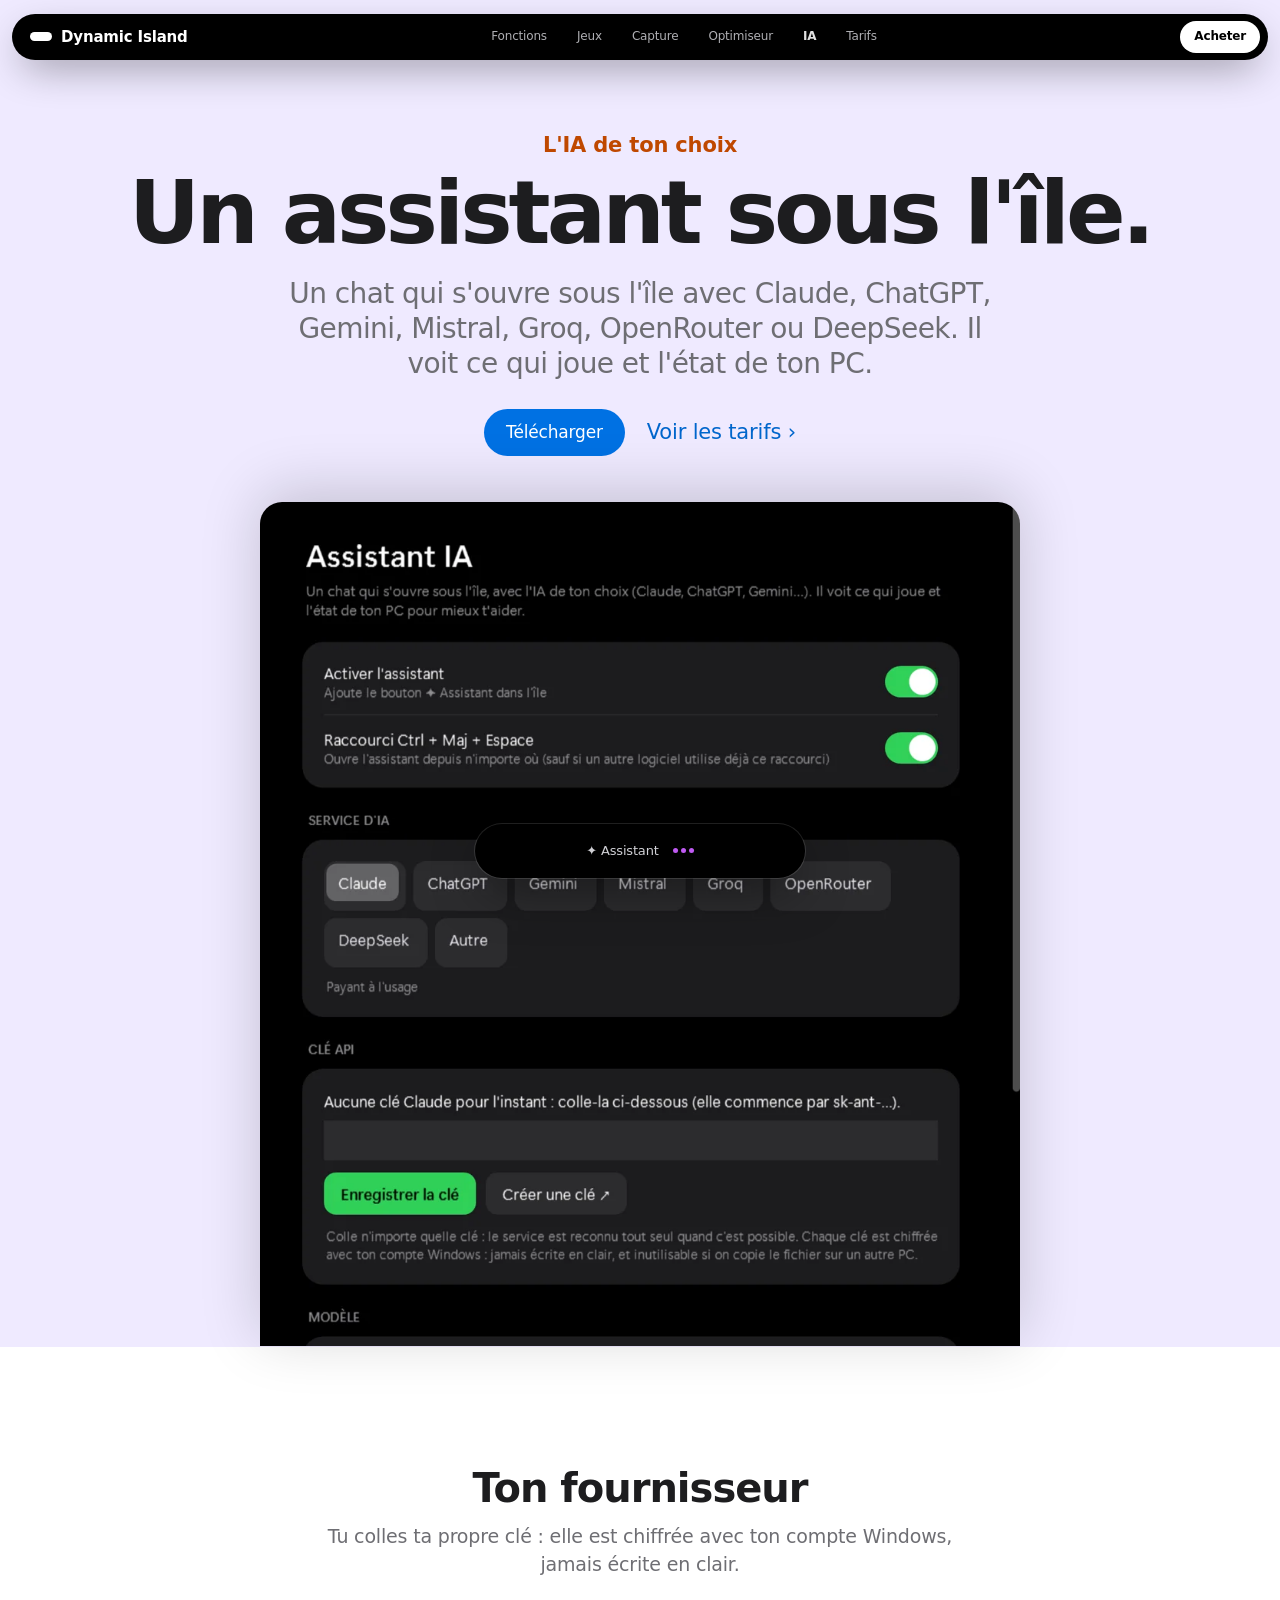
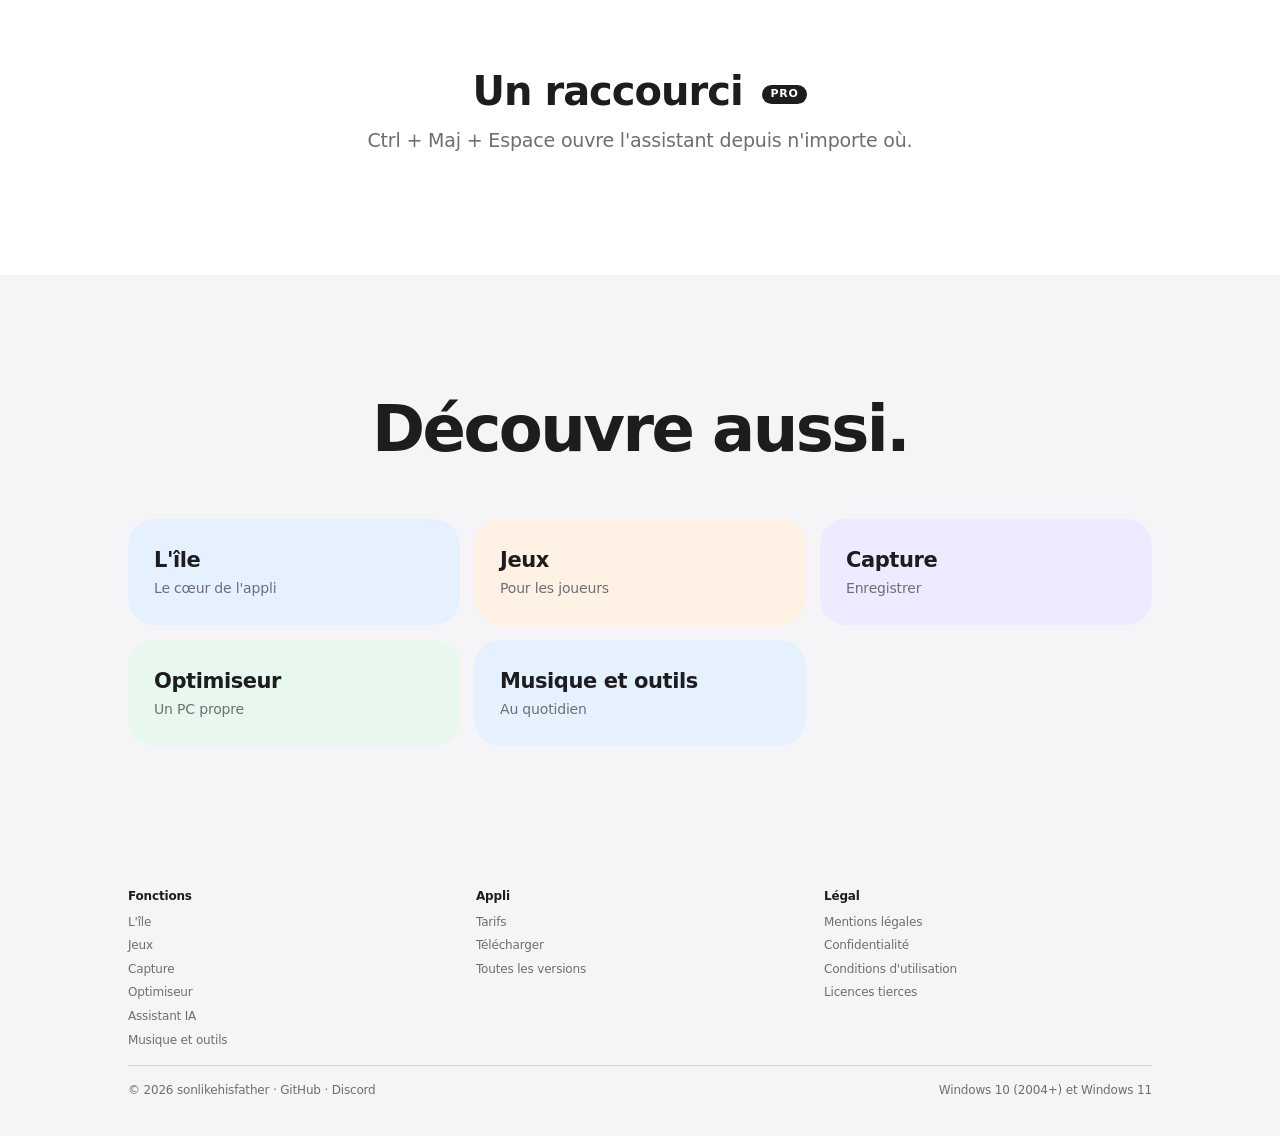
==== docs/assistant.html @ dc7d1fed "Site : pages fonctionnalités, effets, captures, tarifs, lien Discord" ====
<!doctype html>
<html lang="fr">
<head>
  <meta charset="utf-8">
  <meta name="viewport" content="width=device-width, initial-scale=1">
  <title>Assistant IA · Dynamic Island</title>
  <meta name="description" content="Un chat qui s'ouvre sous l'île avec Claude, ChatGPT, Gemini, Mistral, Groq, OpenRouter ou DeepSeek. Il voit ce qui joue et l'état de ton PC.">
  <meta name="theme-color" content="#ffffff">
  <link rel="icon" href="data:image/svg+xml,%3Csvg xmlns='http://www.w3.org/2000/svg' viewBox='0 0 64 64'%3E%3Crect width='64' height='64' rx='16' fill='%23161618'/%3E%3Crect x='14' y='14' width='36' height='13' rx='6.5' fill='%23fff'/%3E%3C/svg%3E">
  <link rel="stylesheet" href="assets/apple.css?v=3"><link rel="stylesheet" href="assets/extra.css?v=3"><link rel="stylesheet" href="assets/fx.css?v=1">
</head>
<body>
<header class="nav"><div class="in"><a class="logo" href="index.html"><i></i>Dynamic Island</a><ul><li><a href="fonctionnalites.html">Fonctions</a></li><li><a href="jeux.html">Jeux</a></li><li><a href="capture.html">Capture</a></li><li><a href="optimiseur.html">Optimiseur</a></li><li><a href="assistant.html" class=on>IA</a></li><li><a href="tarifs.html">Tarifs</a></li></ul><a class="buy" href="tarifs.html">Acheter</a></div></header>
<main>
<section class="phero c2"><div class="wrap">
  <p class="eyebrow rv">L'IA de ton choix</p><h1 class="rv d1">Un assistant sous l'île.</h1><p class="lead rv d2">Un chat qui s'ouvre sous l'île avec Claude, ChatGPT, Gemini, Mistral, Groq, OpenRouter ou DeepSeek. Il voit ce qui joue et l'état de ton PC.</p>
  <div class="cta rv d2"><a class="btn" href="https://github.com/sonlikehisfather/dynamic-island-releases/releases/latest/download/DynamicIsland-win-Setup.exe">Télécharger</a><a class="more" href="tarifs.html">Voir les tarifs</a></div>
  <div class="shot rv d2"><img src="assets/img/app-assistant.webp" alt="Réglages de l'assistant IA"></div>
</div></section>
<section><div class="wrap pts">
<div class="pt rv"><div class="tx"><h3>Ton fournisseur</h3><p>Tu colles ta propre clé : elle est chiffrée avec ton compte Windows, jamais écrite en clair.</p></div></div>
<div class="pt rv flip"><div class="tx"><h3>Un raccourci <b class="lock">PRO</b></h3><p>Ctrl + Maj + Espace ouvre l'assistant depuis n'importe où.</p></div></div>
</div></section>
<section class="alt"><div class="wrap"><div class="head"><h2 class="rv">Découvre aussi.</h2></div><div class="minis rv"><a class="mini c4" href="ile.html"><b>L'île</b><span>Le cœur de l'appli</span></a><a class="mini c3" href="jeux.html"><b>Jeux</b><span>Pour les joueurs</span></a><a class="mini c2" href="capture.html"><b>Capture</b><span>Enregistrer</span></a><a class="mini c1" href="optimiseur.html"><b>Optimiseur</b><span>Un PC propre</span></a><a class="mini c4" href="musique.html"><b>Musique et outils</b><span>Au quotidien</span></a></div></div></section>
</main>
<footer><div class="wrap">
  <div class="cols"><div><b>Fonctions</b><ul><li><a href="ile.html">L'île</a></li><li><a href="jeux.html">Jeux</a></li><li><a href="capture.html">Capture</a></li><li><a href="optimiseur.html">Optimiseur</a></li><li><a href="assistant.html">Assistant IA</a></li><li><a href="musique.html">Musique et outils</a></li></ul></div>
  <div><b>Appli</b><ul><li><a href="tarifs.html">Tarifs</a></li><li><a href="https://github.com/sonlikehisfather/dynamic-island-releases/releases/latest/download/DynamicIsland-win-Setup.exe">Télécharger</a></li><li><a href="https://github.com/sonlikehisfather/dynamic-island-releases/releases">Toutes les versions</a></li></ul></div>
  <div><b>Légal</b><ul><li><a href="mentions-legales.html">Mentions légales</a></li><li><a href="confidentialite.html">Confidentialité</a></li><li><a href="conditions.html">Conditions d'utilisation</a></li><li><a href="licences-tierces.html">Licences tierces</a></li></ul></div></div>
  <div class="foot"><div>© 2026 sonlikehisfather · <a href="https://github.com/sonlikehisfather">GitHub</a> · <a href="https://discord.com/users/1456994725566353485">Discord</a></div><div>Windows 10 (2004+) et Windows 11</div></div>
</div></footer>
<script src="assets/apple.js?v=3" defer></script><script src="assets/fx.js?v=1" defer></script>
</body>
</html>
---- docs/assets/apple.css ----
/* Dynamic Island : site clair façon apple.com */
:root {
  --bg: #fff; --alt: #f5f5f7; --ink: #1d1d1f; --mut: #6e6e73; --line: #d2d2d7; --blue: #0071e3; --blue-h: #0077ed; --link: #0066cc;
  --font: "SF Pro Display", "SF Pro Text", "Segoe UI Variable Display", "Segoe UI", system-ui, -apple-system, Helvetica, Arial, sans-serif;
  --ease: cubic-bezier(.28, .11, .32, 1);
}
* { box-sizing: border-box; margin: 0; }
html { scroll-behavior: smooth; scroll-padding-top: 60px; }
body { background: var(--bg); color: var(--ink); font-family: var(--font); line-height: 1.47; letter-spacing: -.011em; -webkit-font-smoothing: antialiased; overflow-x: hidden; }
a { color: inherit; text-decoration: none; }
button { font: inherit; color: inherit; cursor: pointer; border: 0; background: none; }
img { max-width: 100%; display: block; }
.wrap { width: min(1024px, 100% - 44px); margin: 0 auto; }
:focus-visible { outline: 2px solid var(--blue); outline-offset: 3px; }

/* ───── Barre de navigation translucide ───── */
.nav { position: fixed; inset: 0 0 auto 0; z-index: 50; height: 48px; background: rgba(255,255,255,.8); backdrop-filter: saturate(180%) blur(20px); -webkit-backdrop-filter: saturate(180%) blur(20px); border-bottom: 1px solid transparent; transition: border-color .3s; }
.nav.scrolled { border-color: rgba(0,0,0,.1); }
.nav .in { width: min(1024px, 100% - 44px); height: 100%; margin: 0 auto; display: flex; align-items: center; justify-content: space-between; }
.nav .logo { display: flex; align-items: center; gap: 9px; font-weight: 600; font-size: 17px; }
.nav .logo i { width: 26px; height: 10px; border-radius: 5px; background: #1d1d1f; }
.nav ul { list-style: none; padding: 0; display: flex; gap: 30px; font-size: 12px; color: #424245; }
.nav ul a { opacity: .88; transition: opacity .2s; } .nav ul a:hover { opacity: 1; color: #000; }
.nav .buy { background: var(--blue); color: #fff; font-size: 12px; padding: 4px 12px; border-radius: 980px; }
.nav .buy:hover { background: var(--blue-h); }

/* ───── Sections ───── */
section { padding: 120px 0; }
section.alt { background: var(--alt); }
.hero { padding: 130px 0 70px; text-align: center; }
.eyebrow { font-size: 21px; font-weight: 600; color: #bf4800; margin-bottom: 6px; }
h1 { font-size: clamp(44px, 8vw, 88px); font-weight: 700; letter-spacing: -.045em; line-height: 1.04; }
h2 { font-size: clamp(34px, 5.5vw, 64px); font-weight: 700; letter-spacing: -.04em; line-height: 1.07; }
h3 { font-size: 28px; font-weight: 700; letter-spacing: -.025em; line-height: 1.14; }
.lead { font-size: clamp(19px, 2.4vw, 28px); line-height: 1.25; color: var(--mut); font-weight: 500; letter-spacing: -.02em; max-width: 720px; margin: 18px auto 0; }
.grad { background: linear-gradient(90deg, #0071e3, #7d5fff 55%, #ff5fa0); -webkit-background-clip: text; background-clip: text; color: transparent; }
.cta { margin-top: 28px; display: flex; gap: 22px; justify-content: center; align-items: center; flex-wrap: wrap; font-size: 21px; }
.btn { display: inline-block; background: var(--blue); color: #fff; padding: 11px 22px; border-radius: 980px; font-size: 17px; transition: background .2s, transform .3s var(--ease); }
.btn:hover { background: var(--blue-h); } .btn:active { transform: scale(.97); }
.more { color: var(--link); } .more::after { content: " ›"; } .more:hover { text-decoration: underline; }
.head { text-align: center; margin-bottom: 56px; }
.head p { font-size: clamp(19px, 2.2vw, 24px); color: var(--mut); margin-top: 14px; font-weight: 500; letter-spacing: -.02em; }

/* ───── L'île du héros ───── */
.stage { margin: 56px auto 0; height: 260px; position: relative; max-width: 760px; border-radius: 28px; background: linear-gradient(180deg, #f5f5f7, #e8e8ed); overflow: hidden; }
.island { position: absolute; left: 50%; top: 24px; transform: translateX(-50%); background: #000; color: #fff; border-radius: 22px; width: 126px; height: 38px; overflow: hidden; display: flex; align-items: center; justify-content: center; box-shadow: 0 20px 40px -12px rgba(0,0,0,.4);
  transition: width .7s cubic-bezier(.34,1.4,.5,1), height .7s cubic-bezier(.34,1.4,.5,1), border-radius .7s cubic-bezier(.34,1.4,.5,1); }
.island > div { position: absolute; inset: 0; display: flex; align-items: center; gap: 14px; padding: 0 20px; opacity: 0; transform: scale(.92); transition: opacity .3s, transform .6s cubic-bezier(.34,1.4,.5,1); white-space: nowrap; font-size: 15px; }
.island > div.on { opacity: 1; transform: none; transition-delay: .12s; }
.island[data-s="0"] { width: 126px; height: 38px; }
.island[data-s="1"] { width: 300px; height: 52px; border-radius: 26px; }
.island[data-s="2"] { width: 380px; height: 120px; border-radius: 40px; }
.island[data-s="3"] { width: 330px; height: 76px; border-radius: 38px; }
.cover { width: 40px; height: 40px; border-radius: 10px; background: linear-gradient(135deg, #ff5fa0, #7d5fff); flex: none; }
.eq { display: flex; gap: 3px; align-items: flex-end; height: 18px; margin-left: auto; } .eq i { width: 3px; border-radius: 2px; background: #30d158; animation: eq 1s ease-in-out infinite; } .eq i:nth-child(2) { animation-delay: .2s; } .eq i:nth-child(3) { animation-delay: .4s; }
@keyframes eq { 50% { height: 18px; } 0%, 100% { height: 4px; } }
.t small { display: block; color: #98989d; font-size: 12px; }
.bar { height: 4px; border-radius: 2px; background: #3a3a3c; margin-top: 8px; width: 200px; overflow: hidden; } .bar i { display: block; height: 100%; width: 40%; background: #fff; animation: prog 6s linear infinite; } @keyframes prog { to { width: 100%; } }
.tabs { display: flex; justify-content: center; gap: 8px; margin-top: 22px; flex-wrap: wrap; }
.tabs button { padding: 8px 16px; border-radius: 980px; background: var(--alt); font-size: 14px; transition: background .25s, color .25s; }
.tabs button[aria-selected="true"] { background: var(--ink); color: #fff; }

/* ───── Grandes tuiles ───── */
.tiles { display: grid; grid-template-columns: repeat(2, 1fr); gap: 20px; }
.tile { background: #fff; border-radius: 28px; padding: 44px 40px 0; min-height: 520px; overflow: hidden; display: flex; flex-direction: column; text-align: center; }
section:not(.alt) .tile { background: var(--alt); }
.tile.wide { grid-column: 1 / -1; min-height: 560px; }
.tile .k { font-size: 12px; font-weight: 600; color: var(--mut); text-transform: uppercase; letter-spacing: .06em; margin-bottom: 8px; }
.tile h3 { font-size: clamp(26px, 3.4vw, 40px); }
.tile p { color: var(--mut); font-size: 17px; margin-top: 10px; max-width: 460px; margin-inline: auto; }
.tile img { margin: auto auto 0; border-radius: 16px 16px 0 0; box-shadow: 0 -10px 50px rgba(0,0,0,.14); max-height: 300px; width: auto; transform: translateY(30px); transition: transform 1.1s var(--ease); }
.tile.in img { transform: none; }

/* ───── Apparition au défilement ───── */
.rv { opacity: 0; transform: translateY(40px); transition: opacity 1s var(--ease), transform 1s var(--ease); }
.rv.in { opacity: 1; transform: none; }
.rv.d1 { transition-delay: .1s; } .rv.d2 { transition-delay: .2s; }

/* ───── Texte qui s'allume au défilement ───── */
.story { font-size: clamp(30px, 5vw, 56px); font-weight: 700; letter-spacing: -.035em; line-height: 1.12; max-width: 880px; margin: 0 auto; text-align: center; }
.story span { color: #d2d2d7; transition: color .5s var(--ease); } .story span.on { color: var(--ink); }

/* ───── Liste de points forts ───── */
.facts { display: grid; grid-template-columns: repeat(4, 1fr); gap: 30px; text-align: center; }
.facts b { display: block; font-size: clamp(40px, 5vw, 56px); letter-spacing: -.04em; } .facts span { color: var(--mut); font-size: 15px; }

/* ───── Choisis ta formule ───── */
.plans { display: grid; grid-template-columns: repeat(3, 1fr); gap: 16px; }
.plan { position: relative; text-align: left; display: flex; flex-direction: column; gap: 4px; padding: 30px 28px; border-radius: 22px; background: #fff; box-shadow: inset 0 0 0 1px var(--line); transition: box-shadow .25s, transform .5s var(--ease); }
.plan:hover { transform: translateY(-3px); }
.plan.on { box-shadow: inset 0 0 0 2px var(--blue); }
.plan-tag { font-size: 12px; font-weight: 600; color: #bf4800; text-transform: uppercase; letter-spacing: .06em; }
.plan-name { font-size: 24px; font-weight: 700; letter-spacing: -.02em; }
.plan-price { font-size: 46px; font-weight: 700; letter-spacing: -.04em; margin: 8px 0 2px; }
.plan-blurb { color: var(--mut); font-size: 15px; }
.plan ul { list-style: none; padding: 18px 0 0; margin-top: 14px; border-top: 1px solid var(--line); display: grid; gap: 9px; font-size: 14px; }
.plan li::before { content: "✓"; margin-right: 9px; color: var(--blue); font-weight: 700; }
.plan-check { position: absolute; top: 24px; right: 24px; width: 22px; height: 22px; border-radius: 50%; box-shadow: inset 0 0 0 1.5px var(--line); transition: all .3s; }
.plan.on .plan-check { background: var(--blue); box-shadow: none; }
.plan.on .plan-check::after { content: ""; position: absolute; left: 7.5px; top: 3.5px; width: 5px; height: 10px; border: solid #fff; border-width: 0 2px 2px 0; transform: rotate(45deg); }
.buybar { margin-top: 20px; display: flex; align-items: center; justify-content: space-between; gap: 20px; flex-wrap: wrap; padding: 22px 28px; border-radius: 22px; background: #fff; box-shadow: inset 0 0 0 1px var(--line); }
.buybar b { font-size: 21px; letter-spacing: -.02em; } .buybar .p { font-size: 28px; font-weight: 700; margin-left: 14px; } .buybar small { display: block; color: var(--mut); }
.specs { margin-top: 70px; } .specs h3 { margin-bottom: 18px; }
.specrow { display: grid; grid-template-columns: 1fr 1.4fr 1.4fr; gap: 16px; padding: 16px 4px; border-bottom: 1px solid var(--line); font-size: 15px; }
.specrow:first-child { border-top: 1px solid var(--line); }
.specrow.h { color: var(--mut); font-size: 12px; text-transform: uppercase; letter-spacing: .06em; }
.specrow span:first-child { color: var(--mut); }

/* ───── Questions ───── */
.faq { max-width: 740px; margin: 0 auto; }
.faq details { border-bottom: 1px solid var(--line); }
.faq summary { list-style: none; cursor: pointer; padding: 22px 36px 22px 0; font-size: 19px; font-weight: 600; letter-spacing: -.015em; position: relative; }
.faq summary::-webkit-details-marker { display: none; }
.faq summary::after { content: "+"; position: absolute; right: 4px; top: 50%; transform: translateY(-50%); font-size: 28px; font-weight: 300; color: var(--mut); transition: transform .35s var(--ease); }
.faq details[open] summary::after { transform: translateY(-50%) rotate(45deg); }
.faq p { padding: 0 0 22px; color: var(--mut); font-size: 17px; animation: drop .45s var(--ease); }
@keyframes drop { from { opacity: 0; transform: translateY(-8px); } }
.faq a { color: var(--link); }

/* ───── Pied de page ───── */
footer { background: var(--alt); padding: 22px 0 36px; font-size: 12px; color: var(--mut); }
footer .foot { border-top: 1px solid var(--line); margin-top: 16px; padding-top: 16px; display: flex; justify-content: space-between; gap: 16px; flex-wrap: wrap; }
footer ul { list-style: none; padding: 0; display: flex; gap: 18px; flex-wrap: wrap; } footer a:hover { text-decoration: underline; }
footer .note { max-width: 760px; }

/* ───── Pages légales ───── */
.doc { max-width: 740px; margin: 0 auto; padding: 110px 0 80px; }
.doc h1 { font-size: clamp(34px, 5vw, 52px); }
.doc .date { color: var(--mut); margin: 10px 0 36px; }
.doc h2 { font-size: 24px; letter-spacing: -.02em; margin: 36px 0 10px; }
.doc p, .doc li { font-size: 17px; color: #333336; margin-bottom: 12px; } .doc ul { padding-left: 22px; }
.doc a { color: var(--link); } .doc .back { display: inline-block; margin-top: 30px; }

@media (max-width: 820px) {
  section { padding: 80px 0; } .nav ul { display: none; }
  .tiles, .plans { grid-template-columns: 1fr; } .tile { min-height: 440px; padding: 36px 24px 0; } .facts { grid-template-columns: 1fr 1fr; }
  .specrow { grid-template-columns: 1fr 1fr; } .specrow span:first-child { grid-column: 1/-1; }
  .island[data-s="2"] { width: 310px; } .island[data-s="3"] { width: 290px; } .island[data-s="1"] { width: 260px; }
}
@media (prefers-reduced-motion: reduce) { * { transition: none !important; animation: none !important; } .rv { opacity: 1; transform: none; } }
---- docs/assets/extra.css ----
/* ═════ Identité propre : l'île, pas la pomme ═════ */
.nav { background: none; backdrop-filter: none; -webkit-backdrop-filter: none; border: 0; height: auto; top: 14px; pointer-events: none; }
.nav .in { pointer-events: auto; width: auto; max-width: calc(100% - 24px); height: 46px; padding: 0 8px 0 18px; gap: 26px; background: #000; border-radius: 23px; box-shadow: 0 14px 40px -10px rgba(0,0,0,.45); }
.nav .logo { color: #fff; font-size: 15px; } .nav .logo i { background: #fff; width: 22px; height: 9px; }
.nav ul { color: #c7c7cc; } .nav ul a:hover { color: #fff; }
.nav .buy { background: #fff; color: #000; font-weight: 600; padding: 7px 14px; } .nav .buy:hover { background: #e8e8ed; }
.hero { padding-top: 120px; }
.tile.c1 { background: #e8f8ee !important; } .tile.c2 { background: #efeaff !important; } .tile.c3 { background: #fff1e3 !important; } .tile.c4 { background: #e6f1ff !important; }
.tile { border-radius: 36px; }
.lock { display: inline-block; font-size: 11px; font-weight: 700; letter-spacing: .06em; padding: 3px 9px; border-radius: 980px; background: #fff; color: #000; vertical-align: middle; margin-left: 8px; }

/* Section Jeux : sombre, avec un HUD vivant */
.dark { background: #000; color: #f5f5f7; } .dark .head p { color: #98989d; }
.hud { margin: 0 auto; max-width: 360px; background: #111113; border-radius: 28px; padding: 26px 30px; box-shadow: 0 0 0 1px #2c2c2e, 0 40px 80px -20px rgba(48,209,88,.25); font-variant-numeric: tabular-nums; }
.hud div { display: flex; justify-content: space-between; align-items: baseline; padding: 9px 0; border-bottom: 1px solid #222; font-size: 15px; color: #98989d; } .hud div:last-child { border: 0; }
.hud b { font-size: 34px; letter-spacing: -.03em; font-weight: 700; } .hud .g { color: #30d158; } .hud .o { color: #ff9f0a; } .hud .v { color: #bf5af2; } .hud .b2 { color: #64d2ff; }
.chips { display: flex; gap: 10px; justify-content: center; flex-wrap: wrap; margin-top: 30px; } .chips > span { padding: 8px 16px; border-radius: 980px; background: #1c1c1e; font-size: 14px; color: #d1d1d6; }

/* Démo interactive */
.try { max-width: 620px; margin: 0 auto; }
.try form { display: flex; gap: 10px; } .try input { flex: 1; font: inherit; font-size: 19px; padding: 15px 20px; border-radius: 16px; border: 1px solid var(--line); background: #fff; outline: none; } .try input:focus { border-color: var(--blue); box-shadow: 0 0 0 4px rgba(0,113,227,.15); }
.try .out { margin-top: 16px; min-height: 84px; border-radius: 26px; background: #000; color: #fff; display: flex; align-items: center; justify-content: center; font-size: 30px; font-weight: 700; letter-spacing: -.03em; transition: transform .5s cubic-bezier(.34,1.5,.5,1); } .try .out.pop { transform: scale(1.04); }
.try .ex { display: flex; gap: 8px; flex-wrap: wrap; justify-content: center; margin-top: 14px; } .try .ex button { padding: 7px 14px; border-radius: 980px; background: #fff; box-shadow: inset 0 0 0 1px var(--line); font-size: 14px; } .try .ex button:hover { background: #f0f0f3; }

/* Comparatif Essai / Licence */
.cmp { margin-top: 56px; } .cmp h3 { margin-bottom: 14px; }
.cmp .row { display: grid; grid-template-columns: 2fr 1fr 1fr; padding: 14px 4px; border-bottom: 1px solid var(--line); font-size: 15px; } .cmp .row:nth-child(2) { border-top: 1px solid var(--line); }
.cmp .row.h { font-size: 12px; text-transform: uppercase; letter-spacing: .06em; color: var(--mut); } .cmp .row span:not(:first-child) { text-align: center; } .cmp .y { color: #1a9b43; font-weight: 700; } .cmp .n { color: #b0b0b6; }
@media (max-width: 820px) { .try form { flex-direction: column; } }

/* ═════ Pages de catégories ═════ */
.nav ul a.on { color: #fff; font-weight: 600; }
.phero { padding: 130px 0 40px; text-align: center; background: var(--alt); }
.phero.c1 { background: #e8f8ee; } .phero.c2 { background: #efeaff; } .phero.c3 { background: #fff1e3; } .phero.c4 { background: #e6f1ff; }
.shot { margin: 46px auto -1px; max-width: 760px; } .shot img { border-radius: 22px 22px 0 0; box-shadow: 0 -10px 60px rgba(0,0,0,.18); width: 100%; }
.phero:has(.shot) { padding-bottom: 0; }
.pts { display: grid; gap: 90px; }
.pt { display: grid; grid-template-columns: 1fr 1.15fr; gap: 56px; align-items: center; }
.pt.flip .tx { order: 2; } .pt .tx h3 { font-size: clamp(28px, 3.6vw, 40px); } .pt .tx p { color: var(--mut); font-size: 19px; margin-top: 12px; }
.pt .ph img { border-radius: 24px; box-shadow: 0 30px 70px -20px rgba(0,0,0,.35); }
.pt:not(:has(.ph)) { grid-template-columns: 1fr; max-width: 640px; margin: 0 auto; text-align: center; }
.minis { display: grid; grid-template-columns: repeat(3, 1fr); gap: 14px; }
.mini { display: block; padding: 26px; border-radius: 26px; transition: transform .5s cubic-bezier(.34,1.4,.5,1); } .mini:hover { transform: translateY(-4px) scale(1.01); }
.mini b { display: block; font-size: 21px; letter-spacing: -.02em; } .mini span { color: var(--mut); font-size: 14px; }
.mini.c1 { background: #e8f8ee; } .mini.c2 { background: #efeaff; } .mini.c3 { background: #fff1e3; } .mini.c4 { background: #e6f1ff; }
.fgrid { display: grid; grid-template-columns: repeat(3, 1fr); gap: 14px; margin-top: 34px; }
.fcard { display: block; padding: 28px; border-radius: 28px; min-height: 230px; transition: transform .5s cubic-bezier(.34,1.4,.5,1); } .fcard:hover { transform: translateY(-4px); }
.fcard[hidden] { display: none; } .fcard .k { font-size: 12px; font-weight: 600; text-transform: uppercase; letter-spacing: .06em; color: var(--mut); }
.fcard h3 { font-size: 22px; margin: 8px 0; } .fcard p { color: #48484a; font-size: 15px; }
.fcard.c1 { background: #e8f8ee; } .fcard.c2 { background: #efeaff; } .fcard.c3 { background: #fff1e3; } .fcard.c4 { background: #e6f1ff; }
.tabs button.on { background: var(--ink); color: #fff; }
.lock { display: inline-block; font-size: 11px; font-weight: 700; letter-spacing: .06em; padding: 3px 9px; border-radius: 980px; background: #1d1d1f; color: #fff; vertical-align: middle; margin-left: 6px; }
.dark .lock, .chips .lock { background: #fff; color: #000; }
footer .cols { display: grid; grid-template-columns: repeat(3, 1fr); gap: 20px; } footer .cols b { display: block; color: var(--ink); margin-bottom: 8px; font-size: 12px; }
footer .cols ul { flex-direction: column; gap: 6px; }
@media (max-width: 820px) { .pt { grid-template-columns: 1fr; gap: 24px; } .pt.flip .tx { order: 0; } .minis, .fgrid { grid-template-columns: 1fr; } footer .cols { grid-template-columns: 1fr 1fr; } .nav .in { gap: 14px; } }
---- docs/assets/fx.css ----
/* Effets : voir fx.js */

/* Lettres qui jaillissent */
.fw { display: inline-block; white-space: nowrap; }
.fl { display: inline-block; opacity: 0; transform: translateY(.6em) rotate(6deg) scale(.7); filter: blur(8px);
  transition: opacity .5s ease calc(var(--i) * 22ms), filter .6s ease calc(var(--i) * 22ms), transform .9s cubic-bezier(.34, 1.7, .5, 1) calc(var(--i) * 22ms); }
.go .fl { opacity: 1; transform: none; filter: none; }
.grad .fl { background: linear-gradient(90deg, #0071e3, #7d5fff 55%, #ff5fa0); background-size: 400% 100%; background-position: calc(var(--i) * 6%) 0; -webkit-background-clip: text; background-clip: text; color: transparent; animation: hue 7s linear infinite; }
@keyframes hue { to { background-position: calc(var(--i) * 6% + 400%) 0; } }

/* Inclinaison 3D + reflet */
.tilt { --rx: 0deg; --ry: 0deg; --gx: 50%; --gy: 50%; transform: perspective(900px) rotateX(var(--rx)) rotateY(var(--ry)); transition: transform .35s cubic-bezier(.22, 1, .36, 1), box-shadow .3s; position: relative; will-change: transform; }
.tile.tilt, .fcard.tilt, .plan.tilt, .mini.tilt { overflow: hidden; }
.tile.tilt::after, .fcard.tilt::after, .plan.tilt::after, .mini.tilt::after { content: ""; position: absolute; inset: 0; pointer-events: none; border-radius: inherit; opacity: 0; transition: opacity .3s;
  background: radial-gradient(420px circle at var(--gx) var(--gy), rgba(255, 255, 255, .6), transparent 60%); mix-blend-mode: soft-light; }
.tilt:hover::after { opacity: 1; }
.tilt:hover { transform: perspective(900px) rotateX(var(--rx)) rotateY(var(--ry)) translateY(-3px); }
.tilt:hover { transition: transform .08s linear; }
.btn, .nav .buy, .tabs button { transition: transform .25s cubic-bezier(.22, 1, .36, 1), background .2s; }

/* Captures qui se déplient au défilement (navigateurs compatibles) */
@supports (animation-timeline: view()) {
  .pt .ph img, .shot img, .tile img { animation: unfold linear both; animation-timeline: view(); animation-range: entry 0% cover 38%; }
  @keyframes unfold { from { opacity: .2; transform: perspective(1000px) rotateX(22deg) translateY(70px) scale(.88); filter: blur(6px); } to { opacity: 1; transform: none; filter: none; } }
  .tile.in img, .tile img { transition: none; }
}

/* L'île compagne */
.dock { position: fixed; left: 50%; bottom: 22px; z-index: 60; transform: translateX(-50%); width: 150px; height: 40px; border-radius: 20px; background: #000; color: #fff; overflow: hidden;
  box-shadow: 0 0 0 1px rgba(255, 255, 255, .12), 0 18px 50px -10px rgba(0, 0, 0, .55); pointer-events: none; font-size: 13px; }
.dock.pulse { animation: pulse .5s cubic-bezier(.34, 1.6, .5, 1); } @keyframes pulse { 40% { box-shadow: 0 0 0 1px rgba(255,255,255,.25), 0 0 0 9px rgba(0,113,227,.18), 0 18px 50px -10px rgba(0,0,0,.55); } }
.dock > div { position: absolute; inset: 0; display: flex; align-items: center; justify-content: center; gap: 14px; padding: 0 18px; white-space: nowrap; opacity: 0; transform: scale(.85); filter: blur(5px); transition: opacity .25s, transform .5s cubic-bezier(.34, 1.5, .5, 1), filter .3s; }
.dock > div.on { opacity: 1; transform: none; filter: none; transition-delay: .1s; }
.dock b { font-weight: 700; font-variant-numeric: tabular-nums; } .dock span { color: #d1d1d6; }
.d-dot { width: 34px; height: 12px; border-radius: 6px; background: #fff; display: block; }
.d-cov { width: 26px; height: 26px; border-radius: 8px; background: linear-gradient(135deg, #ff5fa0, #7d5fff); display: block; flex: none; }
.d-eq, .d-dots { display: flex; gap: 3px; align-items: flex-end; height: 16px; } .d-eq i { width: 3px; border-radius: 2px; background: #30d158; animation: eqd 1s ease-in-out infinite; } .d-eq i:nth-child(2) { animation-delay: .2s; } .d-eq i:nth-child(3) { animation-delay: .4s; }
@keyframes eqd { 0%, 100% { height: 3px; } 50% { height: 16px; } }
.d-dots { align-items: center; height: 10px; } .d-dots i { width: 5px; height: 5px; border-radius: 50%; background: #bf5af2; animation: dd 1s infinite; } .d-dots i:nth-child(2) { animation-delay: .15s; } .d-dots i:nth-child(3) { animation-delay: .3s; } @keyframes dd { 50% { transform: translateY(-4px); } }
.d-hud b { color: #30d158; margin-left: 4px; } .d-hud span:nth-child(2) b { color: #ff9f0a; } .d-hud span:nth-child(3) b { color: #64d2ff; }
.d-red { width: 10px; height: 10px; border-radius: 50%; background: #ff453a; display: block; animation: rec 1s steps(2) infinite; } @keyframes rec { 50% { opacity: .25; } }
.d-clean em { width: 90px; height: 5px; border-radius: 3px; background: #3a3a3c; overflow: hidden; display: block; } .d-clean s { display: block; height: 100%; width: 0; background: #30d158; transition: width .9s linear; text-decoration: none; }
.d-clean b { width: 34px; text-align: right; color: #30d158; } .d-price b { color: #ff9f0a; }
@media (max-width: 820px) { .dock { bottom: 14px; transform: translateX(-50%) scale(.9); } }
@media print { .dock { display: none; } }

/* Gouttes (fission) autour de l'île du héros */
.goo { position: absolute; inset: 0; filter: url(#gooF); pointer-events: none; }
.goo-in { position: absolute; left: 50%; top: 0; width: 0; height: 100%; }
.goo i { position: absolute; background: #000; display: block; }
.goo .core { left: 0; top: 24px; transform: translateX(-50%); }
.goo .drop { left: 0; top: 0; border-radius: 50%; margin: -8px 0 0 -8px; }
.stage .island { z-index: 2; }
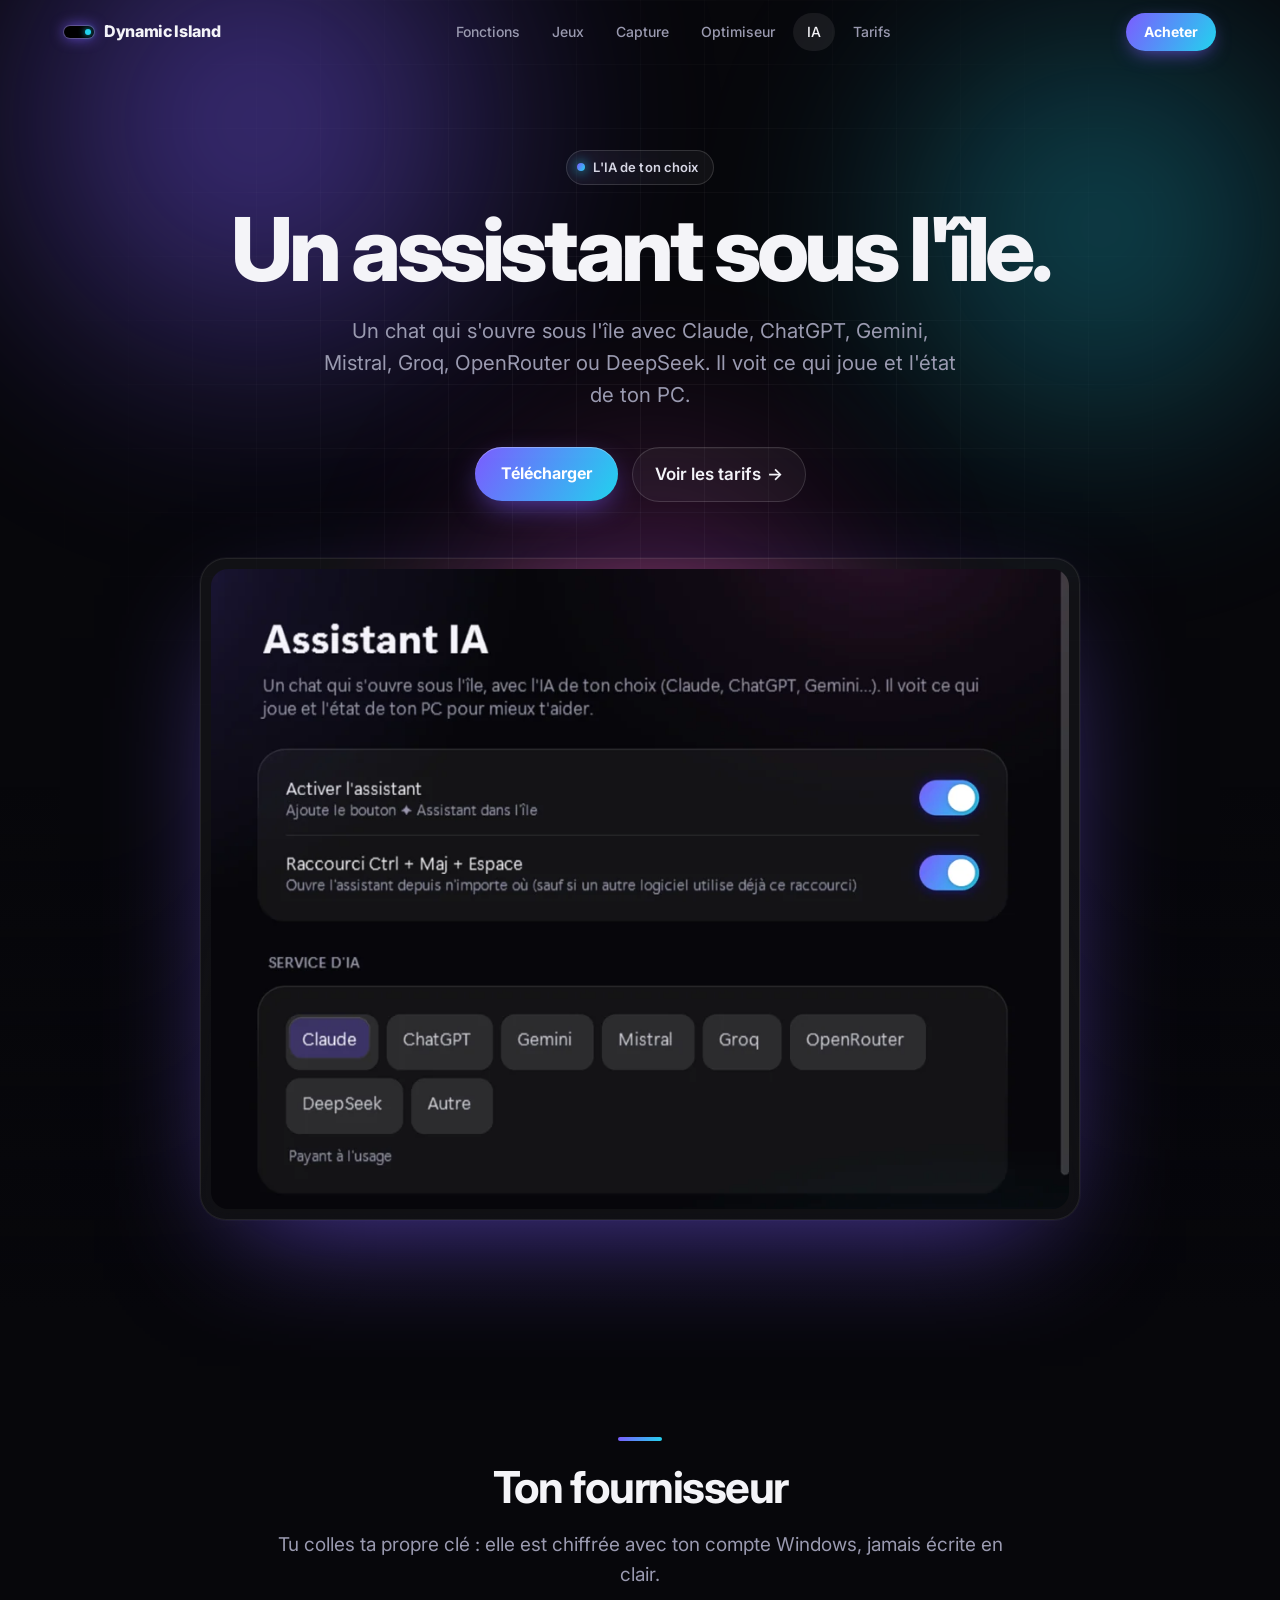
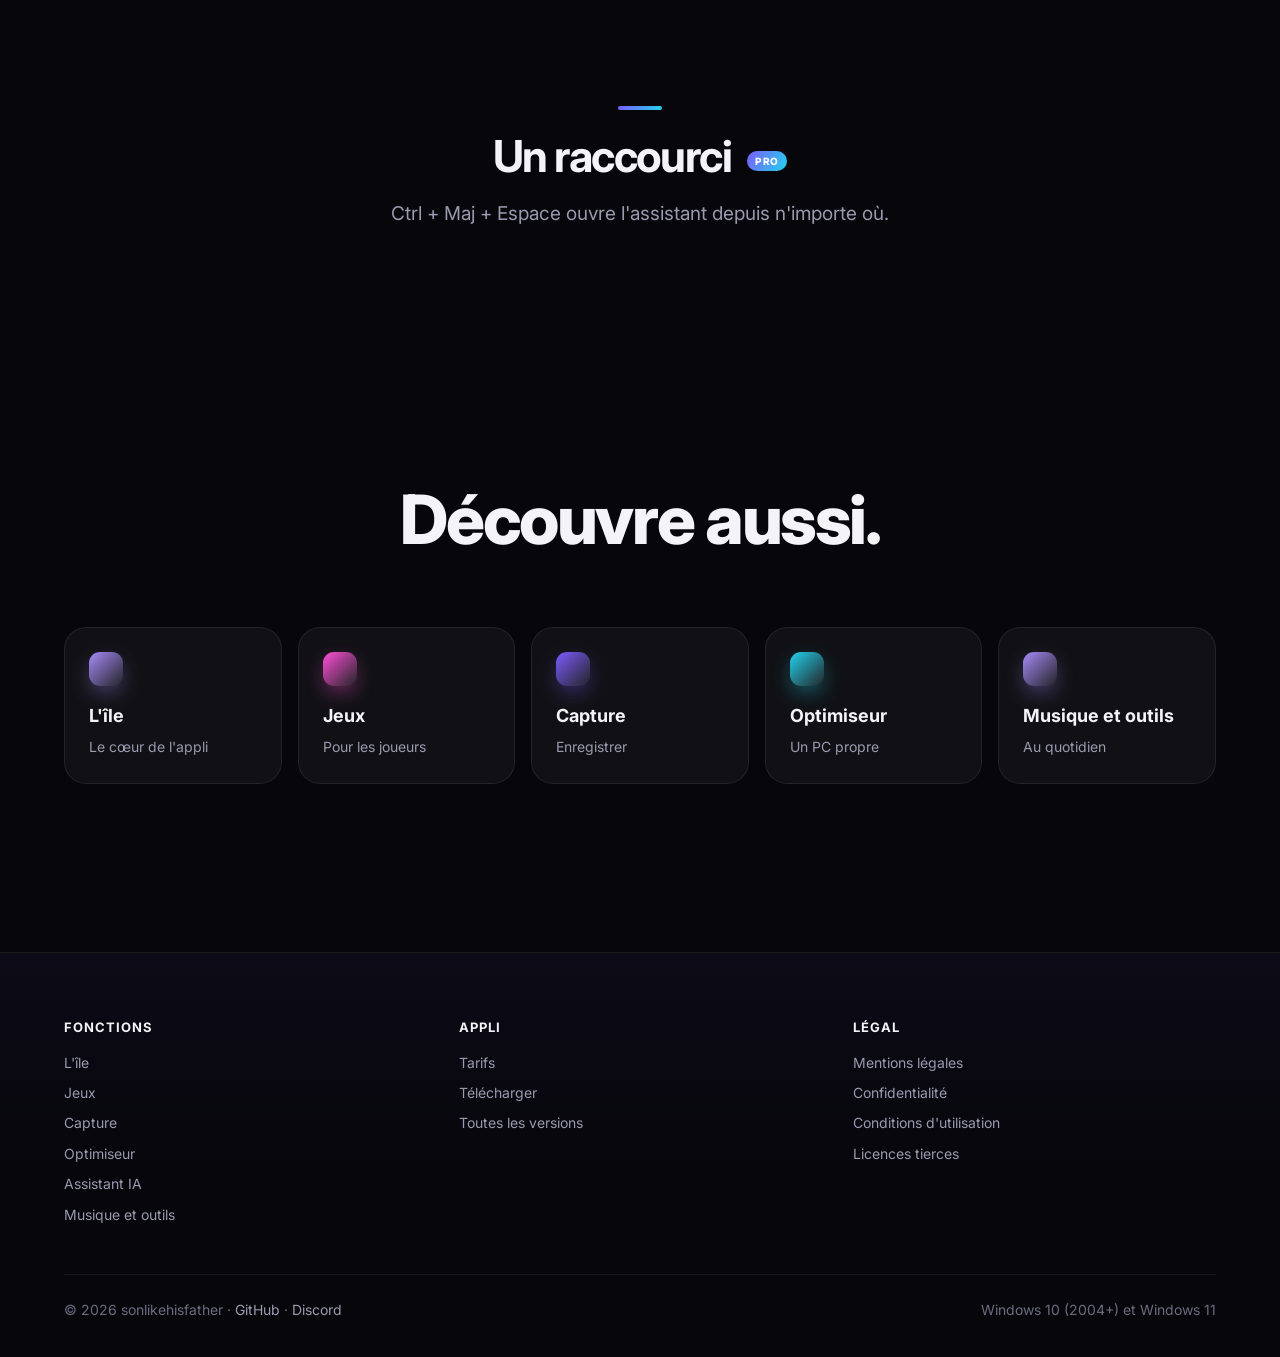
==== commit f969e086: "Site 2.0 : formules 1 an / à vie / famille, paiement Discord, landing et version React" ====
--- a/docs/assistant.html
+++ b/docs/assistant.html
@@ -5,14 +5,17 @@
   <meta name="viewport" content="width=device-width, initial-scale=1">
   <title>Assistant IA · Dynamic Island</title>
   <meta name="description" content="Un chat qui s'ouvre sous l'île avec Claude, ChatGPT, Gemini, Mistral, Groq, OpenRouter ou DeepSeek. Il voit ce qui joue et l'état de ton PC.">
-  <meta name="theme-color" content="#ffffff">
-  <link rel="icon" href="data:image/svg+xml,%3Csvg xmlns='http://www.w3.org/2000/svg' viewBox='0 0 64 64'%3E%3Crect width='64' height='64' rx='16' fill='%23161618'/%3E%3Crect x='14' y='14' width='36' height='13' rx='6.5' fill='%23fff'/%3E%3C/svg%3E">
-  <link rel="stylesheet" href="assets/apple.css?v=3"><link rel="stylesheet" href="assets/extra.css?v=3"><link rel="stylesheet" href="assets/fx.css?v=1">
+  <meta name="theme-color" content="#07070B">
+  <link rel="icon" href="data:image/svg+xml,%3Csvg xmlns='http://www.w3.org/2000/svg' viewBox='0 0 64 64'%3E%3Crect width='64' height='64' rx='16' fill='%2307070B'/%3E%3Crect x='10' y='24' width='44' height='16' rx='8' fill='%23000' stroke='%237C5CFF' stroke-width='2.5'/%3E%3Ccircle cx='45' cy='32' r='3.5' fill='%2322D3EE'/%3E%3C/svg%3E">
+  <link rel="preconnect" href="https://fonts.googleapis.com"><link rel="preconnect" href="https://fonts.gstatic.com" crossorigin>
+  <link rel="stylesheet" href="https://fonts.googleapis.com/css2?family=Inter:wght@400;500;600;700;800&display=swap">
+  <link rel="stylesheet" href="assets/aurora.css?v=2">
+  <script>document.documentElement.classList.add('js')</script>
 </head>
 <body>
-<header class="nav"><div class="in"><a class="logo" href="index.html"><i></i>Dynamic Island</a><ul><li><a href="fonctionnalites.html">Fonctions</a></li><li><a href="jeux.html">Jeux</a></li><li><a href="capture.html">Capture</a></li><li><a href="optimiseur.html">Optimiseur</a></li><li><a href="assistant.html" class=on>IA</a></li><li><a href="tarifs.html">Tarifs</a></li></ul><a class="buy" href="tarifs.html">Acheter</a></div></header>
+<header class="nav"><div class="in"><a class="logo" href="index.html"><i></i>Dynamic Island</a><ul id="menu"><li><a href="fonctionnalites.html">Fonctions</a></li><li><a href="jeux.html">Jeux</a></li><li><a href="capture.html">Capture</a></li><li><a href="optimiseur.html">Optimiseur</a></li><li><a href="assistant.html" class=on>IA</a></li><li><a href="tarifs.html">Tarifs</a></li></ul><a class="buy" href="tarifs.html">Acheter</a><button class="burger" type="button" aria-label="Menu" aria-controls="menu" aria-expanded="false"><span></span></button></div></header>
 <main>
-<section class="phero c2"><div class="wrap">
+<section class="phero c2"><div class="aurora" aria-hidden="true"><i></i><i></i><i></i></div><div class="wrap">
   <p class="eyebrow rv">L'IA de ton choix</p><h1 class="rv d1">Un assistant sous l'île.</h1><p class="lead rv d2">Un chat qui s'ouvre sous l'île avec Claude, ChatGPT, Gemini, Mistral, Groq, OpenRouter ou DeepSeek. Il voit ce qui joue et l'état de ton PC.</p>
   <div class="cta rv d2"><a class="btn" href="https://github.com/sonlikehisfather/dynamic-island-releases/releases/latest/download/DynamicIsland-win-Setup.exe">Télécharger</a><a class="more" href="tarifs.html">Voir les tarifs</a></div>
   <div class="shot rv d2"><img src="assets/img/app-assistant.webp" alt="Réglages de l'assistant IA"></div>
@@ -29,6 +32,6 @@
   <div><b>Légal</b><ul><li><a href="mentions-legales.html">Mentions légales</a></li><li><a href="confidentialite.html">Confidentialité</a></li><li><a href="conditions.html">Conditions d'utilisation</a></li><li><a href="licences-tierces.html">Licences tierces</a></li></ul></div></div>
   <div class="foot"><div>© 2026 sonlikehisfather · <a href="https://github.com/sonlikehisfather">GitHub</a> · <a href="https://discord.com/users/1456994725566353485">Discord</a></div><div>Windows 10 (2004+) et Windows 11</div></div>
 </div></footer>
-<script src="assets/apple.js?v=3" defer></script><script src="assets/fx.js?v=1" defer></script>
+<script src="assets/aurora.js?v=1" defer></script>
 </body>
 </html>
--- a/docs/assets/aurora.css
+++ b/docs/assets/aurora.css
@@ -0,0 +1,341 @@
+/* Dynamic Island — thème « Aurora » (sombre). Un seul fichier de styles pour tout le site. */
+:root{
+  --bg:#07070B;--bg2:#0B0B12;--fg:#F4F4F8;--mut:#9A9AB0;--dim:#6B6B80;
+  --line:rgba(255,255,255,.08);--line2:rgba(255,255,255,.14);--glass:rgba(255,255,255,.045);--glass2:rgba(255,255,255,.07);
+  --v:#7C5CFF;--c:#22D3EE;--p:#FF4FD8;--ok:#34D399;
+  --grad:linear-gradient(120deg,#7C5CFF,#22D3EE);
+  --r:22px;--ease:cubic-bezier(.22,1,.36,1);--spring:cubic-bezier(.34,1.45,.5,1);
+  --font:"Inter",system-ui,-apple-system,"Segoe UI",Roboto,sans-serif;
+  color-scheme:dark;
+}
+*,*::before,*::after{box-sizing:border-box}
+html{-webkit-text-size-adjust:100%;scroll-behavior:smooth;scroll-padding-top:80px}
+body{margin:0;background:var(--bg);color:var(--fg);font:400 17px/1.6 var(--font);-webkit-font-smoothing:antialiased;overflow-x:hidden}
+img{max-width:100%;display:block}
+a{color:inherit}
+p a,li a,.doc a{color:#B7A8FF;text-decoration:underline;text-decoration-color:rgba(183,168,255,.35);text-underline-offset:3px}
+p a:hover{text-decoration-color:currentColor}
+button{font:inherit;color:inherit}
+code{font:14px ui-monospace,Consolas,monospace;background:var(--glass2);padding:2px 6px;border-radius:6px}
+::selection{background:rgba(124,92,255,.45)}
+:focus-visible{outline:2px solid var(--c);outline-offset:3px;border-radius:8px}
+main{display:block;overflow-x:clip}
+.wrap{max-width:1200px;margin:0 auto;padding:0 24px}
+section{padding:clamp(72px,10vw,136px) 0;position:relative}
+h1,h2,h3{margin:0;font-weight:800;letter-spacing:-.035em;line-height:1.02}
+h1{font-size:clamp(44px,8.4vw,108px);letter-spacing:-.05em;line-height:.96}
+h2{font-size:clamp(34px,5.4vw,68px)}
+h3{font-size:clamp(20px,2vw,24px);letter-spacing:-.02em;line-height:1.2;font-weight:700}
+.grad{background:linear-gradient(100deg,#9B85FF 0%,#22D3EE 35%,#FF4FD8 65%,#9B85FF 100%);background-size:220% 100%;-webkit-background-clip:text;background-clip:text;color:transparent;animation:shine 9s linear infinite}
+@keyframes shine{to{background-position:-220% 0}}
+.eyebrow{display:inline-flex;align-items:center;gap:8px;margin:0 0 22px;padding:6px 14px 6px 10px;border:1px solid var(--line2);border-radius:99px;background:var(--glass);backdrop-filter:blur(12px);-webkit-backdrop-filter:blur(12px);font-size:13px;font-weight:600;color:#D6D6E4;letter-spacing:.01em}
+.eyebrow::before{content:"";width:8px;height:8px;border-radius:50%;background:var(--grad);box-shadow:0 0 12px var(--c)}
+.lead{font-size:clamp(18px,1.6vw,21px);color:var(--mut);max-width:640px;margin:24px auto 0;line-height:1.55}
+.head{text-align:center;max-width:820px;margin:0 auto clamp(40px,6vw,72px)}
+.head p{color:var(--mut);font-size:19px;margin:18px 0 0}
+
+/* ───── Boutons ───── */
+.cta{display:flex;gap:14px;justify-content:center;align-items:center;flex-wrap:wrap;margin-top:36px}
+.btn{position:relative;display:inline-flex;align-items:center;justify-content:center;gap:8px;padding:14px 26px;border:0;border-radius:99px;background:var(--grad);color:#fff;font-weight:700;font-size:16px;text-decoration:none;cursor:pointer;box-shadow:0 10px 30px -8px rgba(124,92,255,.7),inset 0 1px 0 rgba(255,255,255,.3);transition:transform .35s var(--ease),box-shadow .35s var(--ease);isolation:isolate;overflow:hidden}
+.btn::after{content:"";position:absolute;inset:0;background:linear-gradient(110deg,transparent 30%,rgba(255,255,255,.35) 50%,transparent 70%);transform:translateX(-120%);transition:transform .8s var(--ease);z-index:-1}
+.btn:hover{transform:translateY(-2px);box-shadow:0 18px 40px -10px rgba(34,211,238,.6),inset 0 1px 0 rgba(255,255,255,.3)}
+.btn:hover::after{transform:translateX(120%)}
+.more{display:inline-flex;align-items:center;gap:6px;padding:13px 22px;border-radius:99px;border:1px solid var(--line2);background:var(--glass);color:var(--fg);text-decoration:none;font-weight:600;transition:background .3s,border-color .3s}
+.more::after{content:"→";transition:transform .3s var(--ease)}
+.more:hover{background:var(--glass2);border-color:rgba(255,255,255,.24)}
+.more:hover::after{transform:translateX(4px)}
+.lock{display:inline-block;vertical-align:middle;margin-left:8px;padding:2px 8px;border-radius:99px;background:var(--grad);color:#fff;font-size:10px;font-weight:800;letter-spacing:.08em;line-height:1.6}
+
+/* ───── Navigation ───── */
+.nav{position:fixed;inset:0 0 auto;z-index:50;transition:background .4s,border-color .4s,backdrop-filter .4s;border-bottom:1px solid transparent}
+.nav.scrolled{background:rgba(7,7,11,.62);backdrop-filter:saturate(160%) blur(18px);-webkit-backdrop-filter:saturate(160%) blur(18px);border-color:var(--line)}
+.nav .in{max-width:1200px;margin:0 auto;padding:0 24px;height:64px;display:flex;align-items:center;gap:24px}
+.logo{display:flex;align-items:center;gap:10px;font-weight:800;letter-spacing:-.02em;text-decoration:none;font-size:16px;white-space:nowrap}
+.logo i{width:30px;height:12px;border-radius:99px;background:#000;box-shadow:0 0 0 1px rgba(255,255,255,.18),0 0 14px rgba(124,92,255,.8);position:relative}
+.logo i::after{content:"";position:absolute;right:3px;top:3px;width:6px;height:6px;border-radius:50%;background:var(--c);box-shadow:0 0 6px var(--c)}
+.nav ul{display:flex;gap:4px;list-style:none;margin:0 auto;padding:0}
+.nav ul a{display:block;padding:8px 14px;border-radius:99px;color:var(--mut);text-decoration:none;font-size:14px;font-weight:500;transition:color .25s,background .25s}
+.nav ul a:hover{color:var(--fg);background:var(--glass)}
+.nav ul a.on{color:var(--fg);background:var(--glass2)}
+.nav .buy{margin-left:auto;padding:8px 18px;border-radius:99px;background:var(--grad);color:#fff;text-decoration:none;font-size:14px;font-weight:700;box-shadow:0 6px 20px -6px rgba(124,92,255,.8);transition:transform .3s var(--ease)}
+.nav ul+.buy{margin-left:0}
+.nav .buy:hover{transform:translateY(-1px)}
+.burger{display:none;width:42px;height:42px;border:1px solid var(--line2);border-radius:12px;background:var(--glass);cursor:pointer;position:relative}
+.burger span,.burger span::before,.burger span::after{position:absolute;left:12px;width:16px;height:2px;border-radius:2px;background:var(--fg);transition:transform .35s var(--ease),opacity .2s}
+.burger span{top:19px}
+.burger span::before,.burger span::after{content:"";left:0}
+.burger span::before{transform:translateY(-6px)}.burger span::after{transform:translateY(6px)}
+.nav.open .burger span{background:transparent}
+.nav.open .burger span::before{transform:rotate(45deg);background:var(--fg)}
+.nav.open .burger span::after{transform:rotate(-45deg);background:var(--fg)}
+
+/* ───── Fond aurora ───── */
+.aurora{position:absolute;inset:0;overflow:hidden;pointer-events:none;z-index:-1}
+.aurora i{position:absolute;border-radius:50%;filter:blur(90px);opacity:.55;will-change:transform}
+.aurora i:nth-child(1){width:56vw;height:56vw;max-width:760px;max-height:760px;left:-8%;top:-18%;background:radial-gradient(circle,#7C5CFF 0%,transparent 68%);animation:drift1 22s ease-in-out infinite alternate}
+.aurora i:nth-child(2){width:48vw;height:48vw;max-width:640px;max-height:640px;right:-10%;top:-6%;background:radial-gradient(circle,#22D3EE 0%,transparent 68%);opacity:.38;animation:drift2 26s ease-in-out infinite alternate}
+.aurora i:nth-child(3){width:42vw;height:42vw;max-width:560px;max-height:560px;left:30%;top:28%;background:radial-gradient(circle,#FF4FD8 0%,transparent 68%);opacity:.3;animation:drift3 30s ease-in-out infinite alternate}
+@keyframes drift1{to{transform:translate(18vw,10vh) scale(1.15)}}
+@keyframes drift2{to{transform:translate(-16vw,14vh) scale(.9)}}
+@keyframes drift3{to{transform:translate(-12vw,-12vh) scale(1.2)}}
+.aurora::after{content:"";position:absolute;inset:0;background-image:linear-gradient(var(--line) 1px,transparent 1px),linear-gradient(90deg,var(--line) 1px,transparent 1px);background-size:64px 64px;-webkit-mask:radial-gradient(ellipse 70% 60% at 50% 30%,#000 10%,transparent 75%);mask:radial-gradient(ellipse 70% 60% at 50% 30%,#000 10%,transparent 75%);opacity:.55}
+.aurora::before{content:"";position:absolute;inset:auto 0 0;height:40%;background:linear-gradient(transparent,var(--bg));z-index:1}
+
+/* ───── Héros ───── */
+.hero{padding:120px 0 clamp(64px,8vw,110px);text-align:center;isolation:isolate;min-height:min(100svh,980px)}
+.hero h1{margin-top:4px}
+.stage{height:190px;display:flex;justify-content:center;align-items:flex-start;padding-top:12px;margin-bottom:8px}
+
+/* L'île de démonstration */
+.island{--w:132px;--h:38px;--rad:19px;position:relative;width:var(--w);height:var(--h);border-radius:var(--rad);background:#000;color:#fff;text-align:left;
+  box-shadow:0 0 0 1px rgba(255,255,255,.09),0 24px 60px -18px rgba(124,92,255,.75),0 8px 50px -20px rgba(34,211,238,.6);
+  transition:width .7s var(--spring),height .7s var(--spring),border-radius .7s var(--spring);overflow:hidden}
+.island[data-s="1"]{--w:290px;--h:42px;--rad:21px}
+.island[data-s="2"]{--w:min(400px,calc(100vw - 32px));--h:164px;--rad:42px}
+.island[data-s="3"]{--w:min(372px,calc(100vw - 32px));--h:78px;--rad:39px}
+.island .st{position:absolute;inset:0;display:flex;align-items:center;gap:12px;opacity:0;transform:scale(.9);transition:opacity .25s,transform .45s var(--ease);pointer-events:none}
+.island .st.on{opacity:1;transform:none;transition:opacity .4s .22s,transform .6s .18s var(--spring)}
+.island .s0{justify-content:flex-end;padding:0 13px}
+.cam{width:11px;height:11px;border-radius:50%;background:radial-gradient(circle at 35% 35%,#2b3a66,#0a0d18 70%);box-shadow:0 0 0 1px #1a1a24}
+.island .s1{padding:0 10px 0 9px}
+.island .s1 .ttl{flex:1;font-size:13px;font-weight:600;color:#E8E8F0;white-space:nowrap}
+.cover{flex:none;width:58px;height:58px;border-radius:14px;background:conic-gradient(from 210deg at 30% 70%,#FF4FD8,#7C5CFF,#22D3EE,#FF4FD8);box-shadow:inset 0 0 0 1px rgba(255,255,255,.15);position:relative;overflow:hidden}
+.cover::after{content:"";position:absolute;inset:0;background:radial-gradient(circle at 70% 25%,rgba(255,255,255,.45),transparent 45%)}
+.cover.sm{width:26px;height:26px;border-radius:8px}
+.eq{display:flex;align-items:flex-end;gap:3px;height:18px;flex:none}
+.eq i{width:3px;height:100%;border-radius:2px;background:var(--grad);transform-origin:bottom;animation:eq .9s ease-in-out infinite alternate}
+.eq i:nth-child(2){animation-duration:.6s;animation-delay:-.2s}
+.eq i:nth-child(3){animation-duration:1.1s;animation-delay:-.5s}
+.eq i:nth-child(4){animation-duration:.75s;animation-delay:-.3s}
+.eq i:nth-child(5){animation-duration:.95s;animation-delay:-.7s}
+@keyframes eq{0%{transform:scaleY(.2)}100%{transform:scaleY(1)}}
+.island .s2{flex-direction:column;align-items:stretch;justify-content:center;gap:12px;padding:18px 22px}
+.np{display:flex;align-items:center;gap:14px}
+.np .t{flex:1;min-width:0;font-weight:700;font-size:16px;line-height:1.25;white-space:nowrap;overflow:hidden;text-overflow:ellipsis}
+.island small{display:block;font-weight:500;font-size:13px;color:var(--mut);overflow:hidden;text-overflow:ellipsis}
+.prog{display:flex;align-items:center;gap:10px;font-size:11px;color:var(--mut);font-variant-numeric:tabular-nums}
+.prog .bar{flex:1;height:4px;border-radius:4px;background:rgba(255,255,255,.14);overflow:hidden}
+.prog .bar i{display:block;height:100%;width:100%;background:var(--grad);border-radius:4px;transform-origin:left;transform:scaleX(.35)}
+.island[data-s="2"] .prog .bar i{animation:prog 6s linear forwards}
+@keyframes prog{from{transform:scaleX(.33)}to{transform:scaleX(.48)}}
+.ctl{display:flex;justify-content:center;gap:30px;margin-top:-2px}
+.ctl svg{width:22px;height:22px;fill:#fff}
+.ctl svg.pp{width:26px;height:26px}
+.island .s3{padding:0 22px 0 14px;gap:14px}
+.app{flex:none;width:48px;height:48px;border-radius:24px;background:linear-gradient(135deg,#34D399,#22D3EE);display:grid;place-items:center}
+.app svg{width:24px;height:24px;fill:#04130c}
+.island .s3 .t{flex:1;min-width:0;font-weight:700;font-size:15px;line-height:1.3}
+.now{align-self:flex-start;margin-top:18px;font-size:11px;color:var(--dim)}
+
+.tabs{display:inline-flex;flex-wrap:wrap;justify-content:center;gap:4px;margin-top:30px;padding:5px;border:1px solid var(--line);border-radius:99px;background:var(--glass);backdrop-filter:blur(14px);-webkit-backdrop-filter:blur(14px)}
+.tabs button{border:0;background:transparent;padding:8px 16px;border-radius:99px;color:var(--mut);font-size:14px;font-weight:600;cursor:pointer;transition:color .25s,background .25s}
+.tabs button:hover{color:var(--fg)}
+.tabs button[aria-selected="true"],.tabs button.on{background:rgba(255,255,255,.1);color:var(--fg);box-shadow:inset 0 0 0 1px var(--line2)}
+
+/* ───── Texte qui s'allume ───── */
+.story{font-size:clamp(28px,4.2vw,54px);font-weight:700;letter-spacing:-.03em;line-height:1.18;max-width:1000px;margin:0 auto;text-align:center}
+.js .story span{color:#2E2E3E;transition:color .5s}
+.js .story span.on{color:var(--fg)}
+
+/* ───── Verre ───── */
+.glass,.tile,.fcard,.mini,.plan,.cmp,.specs,.try,.hud,.buybar,.faq details,.pt .ph,.shot,.fact{position:relative;background:var(--glass);border:1px solid var(--line);border-radius:var(--r);backdrop-filter:blur(16px);-webkit-backdrop-filter:blur(16px)}
+/* lueur qui suit le curseur */
+.spot::after{content:"";position:absolute;inset:0;border-radius:inherit;pointer-events:none;opacity:0;transition:opacity .4s;background:radial-gradient(420px circle at var(--mx,50%) var(--my,50%),rgba(124,92,255,.18),rgba(34,211,238,.06) 40%,transparent 65%)}
+.spot:hover::after{opacity:1}
+.tilt{transform:perspective(1100px) rotateX(var(--rx,0deg)) rotateY(var(--ry,0deg));transition:transform .5s var(--ease);will-change:transform}
+.tilt.mv{transition:transform .12s linear}
+
+/* ───── Tuiles (accueil) ───── */
+.tiles{display:grid;grid-template-columns:repeat(2,1fr);gap:20px}
+.tile{padding:32px 32px 0;overflow:hidden;display:flex;flex-direction:column}
+.tile.wide{grid-column:1/-1;display:grid;grid-template-columns:1fr 1.3fr;gap:32px;align-items:end;padding:40px 40px 0}
+.tile.wide>.k,.tile.wide>h3,.tile.wide>p{grid-column:1}
+.tile.wide img{grid-column:2;grid-row:1/span 3}
+.tile .k,.fcard .k,.pt .k{margin:0 0 10px;font-size:12px;font-weight:700;letter-spacing:.12em;text-transform:uppercase;background:var(--grad);-webkit-background-clip:text;background-clip:text;color:transparent}
+.tile h3{font-size:clamp(24px,2.6vw,32px)}
+.tile p{color:var(--mut);margin:12px 0 26px}
+.tile img{margin-top:auto;border-radius:14px 14px 0 0;border:1px solid var(--line);border-bottom:0;box-shadow:0 -10px 50px -20px rgba(124,92,255,.5);transition:transform .7s var(--ease);max-height:420px;width:100%;object-fit:cover;object-position:top}
+.tile:hover img{transform:translateY(-6px)}
+.tile.wide img{border-radius:14px 14px 0 0}
+.tile img[src*="overlay.webp"]{max-width:280px;margin-left:auto;margin-right:auto;border-radius:14px 14px 0 0}
+
+/* ───── Chiffres ───── */
+.facts{display:grid;grid-template-columns:repeat(4,1fr);gap:20px}
+.fact{padding:30px 26px;text-align:center;overflow:hidden}
+.fact b{display:block;font-size:clamp(34px,4vw,52px);font-weight:800;letter-spacing:-.04em;line-height:1;background:linear-gradient(180deg,#fff,#B9B9CC);-webkit-background-clip:text;background-clip:text;color:transparent;font-variant-numeric:tabular-nums;white-space:nowrap}
+.fact b{font-size:clamp(28px,3.4vw,46px)}
+.fact>span{display:block;margin-top:10px;color:var(--mut);font-size:15px}
+
+/* ───── Jeux ───── */
+.band{isolation:isolate}
+.band .aurora i{opacity:.28}
+.hud{display:flex;justify-content:center;gap:clamp(16px,5vw,56px);max-width:760px;margin:0 auto;padding:28px 24px;font-size:13px;font-weight:700;letter-spacing:.12em;color:var(--mut);text-transform:uppercase;font-family:ui-monospace,Consolas,monospace;box-shadow:0 30px 80px -30px rgba(124,92,255,.5)}
+.hud div{display:flex;flex-direction:column;align-items:center;gap:6px}
+.hud b{font-size:clamp(26px,4vw,40px);letter-spacing:-.02em;font-variant-numeric:tabular-nums;color:#fff}
+.hud .g{color:#34D399;text-shadow:0 0 24px rgba(52,211,153,.5)}.hud .o{color:#FBBF24}.hud .v{color:#A78BFA}.hud .b2{color:var(--c)}
+.chips{display:flex;flex-wrap:wrap;justify-content:center;gap:10px;margin-top:30px}
+.chips span{padding:10px 18px;border-radius:99px;border:1px solid var(--line2);background:var(--glass);font-size:15px;font-weight:600}
+
+/* ───── Essaie-la ───── */
+.try{max-width:640px;margin:0 auto;padding:28px;text-align:center}
+.try form{display:flex;gap:10px}
+.try input{flex:1;min-width:0;padding:14px 18px;border-radius:14px;border:1px solid var(--line2);background:rgba(0,0,0,.35);color:var(--fg);font:500 17px ui-monospace,Consolas,monospace;outline:none;transition:border-color .25s,box-shadow .25s}
+.try input:focus{border-color:var(--v);box-shadow:0 0 0 4px rgba(124,92,255,.25)}
+.out{margin:26px 0 20px;font-size:clamp(40px,7vw,64px);font-weight:800;letter-spacing:-.04em;background:var(--grad);-webkit-background-clip:text;background-clip:text;color:transparent;transition:transform .25s var(--spring);font-variant-numeric:tabular-nums}
+.out.pop{transform:scale(1.08)}
+.ex{display:flex;flex-wrap:wrap;justify-content:center;gap:8px}
+.ex button{border:1px solid var(--line2);background:var(--glass);border-radius:99px;padding:7px 14px;font-size:14px;cursor:pointer;color:var(--mut);transition:color .2s,border-color .2s}
+.ex button:hover{color:var(--fg);border-color:rgba(255,255,255,.3)}
+
+/* ───── Tarifs ───── */
+.plans{display:grid;grid-template-columns:repeat(auto-fit,minmax(min(220px,100%),1fr));gap:20px;align-items:stretch}
+.plan{display:flex;flex-direction:column;align-items:flex-start;text-align:left;padding:30px 28px;cursor:pointer;transition:border-color .3s,background .3s,transform .5s var(--ease);color:var(--fg)}
+.plan:hover{background:var(--glass2)}
+.plan.on{border-color:rgba(124,92,255,.6);background:rgba(124,92,255,.08)}
+.plan-tag{font-size:12px;font-weight:700;letter-spacing:.1em;text-transform:uppercase;color:var(--c)}
+.plan-name{font-size:24px;font-weight:800;letter-spacing:-.02em;margin-top:6px}
+.plan-price{font-size:52px;font-weight:800;letter-spacing:-.045em;line-height:1.1;margin:10px 0 4px}
+.plan-blurb{color:var(--mut);font-size:15px}
+.plan ul{list-style:none;padding:0;margin:20px 0 0;display:grid;gap:10px;font-size:15px}
+.plan li{display:flex;gap:10px;align-items:flex-start}
+.plan li::before{content:"✓";flex:none;width:20px;height:20px;margin-top:1px;border-radius:50%;background:rgba(34,211,238,.14);color:var(--c);font-size:12px;font-weight:800;display:grid;place-items:center}
+.plan-check{position:absolute;top:22px;right:22px;width:22px;height:22px;border-radius:50%;border:1.5px solid var(--line2);transition:background .3s,border-color .3s}
+.plan.on .plan-check{border-color:transparent;background:var(--grad);box-shadow:0 0 16px rgba(124,92,255,.7)}
+/* bordure en dégradé qui tourne autour de la formule mise en avant */
+@property --ang{syntax:"<angle>";initial-value:0deg;inherits:false}
+.plan.featured{border-color:transparent;background:linear-gradient(var(--bg2),var(--bg2)) padding-box,conic-gradient(from var(--ang),#7C5CFF,#22D3EE,#FF4FD8,#7C5CFF) border-box;animation:spin 6s linear infinite;box-shadow:0 30px 80px -30px rgba(124,92,255,.7)}
+.plan.featured::before{content:"Populaire";position:absolute;top:-12px;left:28px;padding:3px 12px;border-radius:99px;background:var(--grad);font-size:11px;font-weight:800;letter-spacing:.08em;text-transform:uppercase}
+@keyframes spin{to{--ang:360deg}}
+.buybar{display:flex;align-items:center;justify-content:space-between;gap:20px;margin-top:20px;padding:20px 20px 20px 28px}
+.buybar b{font-size:18px}
+.buybar .p{margin-left:12px;font-size:18px;font-weight:800;background:var(--grad);-webkit-background-clip:text;background-clip:text;color:transparent}
+.buybar small{display:block;color:var(--mut);font-size:14px;margin-top:2px}
+.cmp,.specs{margin-top:20px;padding:28px}
+.cmp h3,.specs h3{margin-bottom:14px}
+.row,.specrow{display:grid;grid-template-columns:1.6fr 1fr 1fr;gap:12px;padding:13px 0;border-top:1px solid var(--line);font-size:15px}
+.specrow{grid-template-columns:1fr 1.3fr 1.3fr}
+.row.h,.specrow.h{border-top:0;font-size:12px;font-weight:700;letter-spacing:.1em;text-transform:uppercase;color:var(--dim)}
+.row span:not(:first-child){text-align:center}
+.specrow span:not(:first-child){color:var(--mut)}
+.y{color:#34D399;font-weight:800}.n{color:var(--dim)}
+
+/* ───── FAQ ───── */
+.faq{max-width:860px;margin:0 auto;display:grid;gap:12px}
+.faq details{padding:0;border-radius:18px;transition:background .3s,border-color .3s}
+.faq details[open]{background:var(--glass2);border-color:var(--line2)}
+.faq summary{list-style:none;cursor:pointer;padding:20px 60px 20px 24px;font-weight:600;font-size:17px;position:relative}
+.faq summary::-webkit-details-marker{display:none}
+.faq summary::after{content:"";position:absolute;right:24px;top:50%;width:12px;height:12px;margin-top:-6px;background:linear-gradient(var(--fg),var(--fg)) center/12px 2px no-repeat,linear-gradient(var(--fg),var(--fg)) center/2px 12px no-repeat;transition:transform .4s var(--ease)}
+.faq details[open] summary::after{transform:rotate(135deg)}
+.faq details p{margin:0;padding:0 24px 22px;color:var(--mut)}
+
+/* ───── Pages de catégories ───── */
+.phero{padding:150px 0 clamp(56px,7vw,96px);text-align:center;isolation:isolate}
+.phero h1{font-size:clamp(42px,7vw,88px)}
+.shot{max-width:880px;margin:56px auto 0;padding:10px;border-radius:26px;box-shadow:0 40px 120px -40px rgba(124,92,255,.65),0 0 0 1px rgba(255,255,255,.04)}
+.shot img,.pt .ph img{width:100%;border-radius:17px;max-height:640px;object-fit:cover;object-position:top}
+.c1{--hue:#22D3EE}.c2{--hue:#7C5CFF}.c3{--hue:#FF4FD8}.c4{--hue:#A78BFA}
+.phero.c1 .aurora i:nth-child(1){background:radial-gradient(circle,#22D3EE 0%,transparent 68%)}
+.phero.c3 .aurora i:nth-child(1){background:radial-gradient(circle,#FF4FD8 0%,transparent 68%)}
+.pts{display:grid;gap:clamp(64px,9vw,120px)}
+.pt{display:grid;grid-template-columns:1fr 1.15fr;gap:clamp(32px,6vw,80px);align-items:center}
+.pt.flip .tx{order:2}
+.pt:not(:has(.ph)){grid-template-columns:1fr;max-width:760px;margin:0 auto;text-align:center}
+.pt .tx h3{font-size:clamp(28px,3.6vw,44px);letter-spacing:-.035em}
+.pt .tx h3::before{content:"";display:block;width:44px;height:4px;border-radius:4px;background:var(--grad);margin-bottom:20px}
+.pt:not(:has(.ph)) .tx h3::before{margin-left:auto;margin-right:auto}
+.pt .tx p{color:var(--mut);font-size:clamp(17px,1.5vw,19px);margin:16px 0 0}
+.pt .ph{padding:8px;border-radius:24px;box-shadow:0 30px 90px -40px var(--hue,#7C5CFF)}
+.minis{display:grid;grid-template-columns:repeat(auto-fit,minmax(min(160px,45%),1fr));gap:16px}
+.mini{display:flex;flex-direction:column;gap:6px;padding:24px;text-decoration:none;overflow:hidden;transition:border-color .3s,transform .5s var(--ease)}
+.mini::before{content:"";width:34px;height:34px;border-radius:11px;margin-bottom:10px;background:linear-gradient(135deg,var(--hue,#7C5CFF),rgba(255,255,255,.08));box-shadow:0 8px 24px -8px var(--hue,#7C5CFF)}
+.mini b{font-size:18px}
+.mini span{color:var(--mut);font-size:14px}
+.mini:hover{border-color:var(--line2)}
+.fgrid{display:grid;grid-template-columns:repeat(auto-fill,minmax(280px,1fr));gap:16px;margin-top:36px}
+.fcard{display:block;padding:26px;text-decoration:none;overflow:hidden;transition:border-color .3s}
+.fcard:hover{border-color:var(--line2)}
+.fcard .k{display:block}
+.fcard h3{font-size:20px}
+.fcard p{color:var(--mut);font-size:15px;margin:10px 0 0}
+.fcard[hidden]{display:none}
+#filt{display:flex;width:fit-content;margin:0 auto}
+
+/* ───── Pages légales ───── */
+.doc{max-width:760px;margin:0 auto;padding:140px 0 100px}
+.doc h1{font-size:clamp(38px,6vw,64px);margin-bottom:10px}
+.doc .date{color:var(--dim);font-size:14px;margin-bottom:40px}
+.doc h2{font-size:24px;letter-spacing:-.02em;margin:44px 0 12px}
+.doc p,.doc li{color:#C4C4D4}
+.doc ul{padding-left:20px}
+.doc .back{display:inline-block;margin-top:40px;color:var(--c);text-decoration:none;font-weight:600}
+
+/* ───── Pied de page ───── */
+footer{border-top:1px solid var(--line);padding:64px 0 36px;margin-top:40px;background:linear-gradient(180deg,rgba(124,92,255,.05),transparent 60%);font-size:14px}
+footer .cols{display:grid;grid-template-columns:repeat(3,1fr);gap:32px;margin-bottom:48px}
+footer b{display:block;margin-bottom:14px;font-size:13px;letter-spacing:.08em;text-transform:uppercase;color:var(--fg)}
+footer ul{list-style:none;padding:0;margin:0;display:grid;gap:8px}
+footer a{color:var(--mut);text-decoration:none;transition:color .2s}
+footer a:hover{color:var(--fg)}
+footer .foot{display:flex;flex-wrap:wrap;justify-content:space-between;gap:16px;color:var(--dim);padding-top:24px;border-top:1px solid var(--line)}
+footer .foot ul{display:flex;flex-wrap:wrap;gap:6px 18px}
+
+/* ───── Apparition au défilement (seulement si le JS est là) ───── */
+.js .rv{opacity:0;transform:translateY(28px);transition:opacity .9s var(--ease),transform .9s var(--ease);transition-delay:var(--dl,0s)}
+.js .rv.in{opacity:1;transform:none}
+.js .d1{--dl:.08s}.js .d2{--dl:.16s}.js .d3{--dl:.24s}
+.js .tile,.js .fcard,.js .fact,.js .mini,.js .plan{opacity:0;translate:0 28px;transition:opacity .9s var(--ease),translate .9s var(--ease),transform .5s var(--ease),border-color .3s,background .3s;transition-delay:var(--dl,0s),var(--dl,0s),0s,0s,0s}
+.js .tile.in,.js .fcard.in,.js .fact.in,.js .mini.in,.js .plan.in{opacity:1;translate:0 0}
+/* transition d'arrivée / de départ de page */
+.js body{animation:pagein .6s var(--ease) both}
+@keyframes pagein{from{opacity:0}}
+.js.leaving body{opacity:0;transition:opacity .22s}
+
+/* ───── Mobile ───── */
+@media (max-width:900px){
+  .burger{display:block;margin-left:auto}
+  .nav .buy{margin-left:0}
+  .nav ul{position:absolute;top:64px;left:12px;right:12px;flex-direction:column;gap:2px;padding:10px;border:1px solid var(--line2);border-radius:20px;background:rgba(12,12,18,.94);backdrop-filter:blur(20px);-webkit-backdrop-filter:blur(20px);opacity:0;transform:translateY(-8px) scale(.98);pointer-events:none;transition:opacity .3s,transform .35s var(--ease)}
+  .nav.open ul{opacity:1;transform:none;pointer-events:auto}
+  .nav ul a{padding:12px 16px;font-size:16px}
+  .nav.open{background:rgba(7,7,11,.8);backdrop-filter:blur(18px);-webkit-backdrop-filter:blur(18px)}
+  .tile.wide{grid-template-columns:1fr;padding:32px 28px 0;gap:0}
+  .tile.wide img{grid-column:1;grid-row:auto}
+  .tiles{grid-template-columns:1fr}
+  .facts{grid-template-columns:repeat(2,1fr)}
+  .plans{grid-template-columns:1fr}
+  .pt,.pt.flip{grid-template-columns:1fr}
+  .pt.flip .tx{order:0}
+  footer .cols{grid-template-columns:repeat(2,1fr)}
+}
+@media (max-width:560px){
+  body{font-size:16px}
+  .wrap,.nav .in{padding:0 16px}
+  .nav .buy{display:none}
+  .hero{padding-top:96px}
+  .stage{height:180px}
+  .tile{padding:26px 22px 0}
+  .tile.wide{padding:26px 22px 0}
+  .fact{padding:22px 14px}
+  .hud{flex-wrap:wrap;gap:20px 28px}
+  .hud div{width:40%}
+  .try{padding:20px}
+  .try form{flex-direction:column}
+  .buybar{flex-direction:column;align-items:stretch;padding:20px}
+  .cmp,.specs{padding:20px}
+  .row,.specrow{font-size:14px;gap:8px}
+  .specrow{grid-template-columns:1fr 1fr;}
+  .specrow span:first-child{grid-column:1/-1;font-weight:600}
+  .specrow.h span:first-child{display:none}
+  footer .cols{grid-template-columns:1fr 1fr}
+  .tabs button{padding:8px 12px;font-size:13px}
+  #filt{width:auto}
+}
+
+/* ───── Mouvement réduit : tout est visible, rien ne bouge ───── */
+@media (prefers-reduced-motion:reduce){
+  *,*::before,*::after{animation:none!important;transition:none!important;scroll-behavior:auto!important}
+  .js .rv,.js .tile,.js .fcard,.js .fact,.js .mini,.js .plan{opacity:1;transform:none;translate:none}
+  .tilt{transform:none}
+  .eq i{transform:scaleY(.6)}
+}
